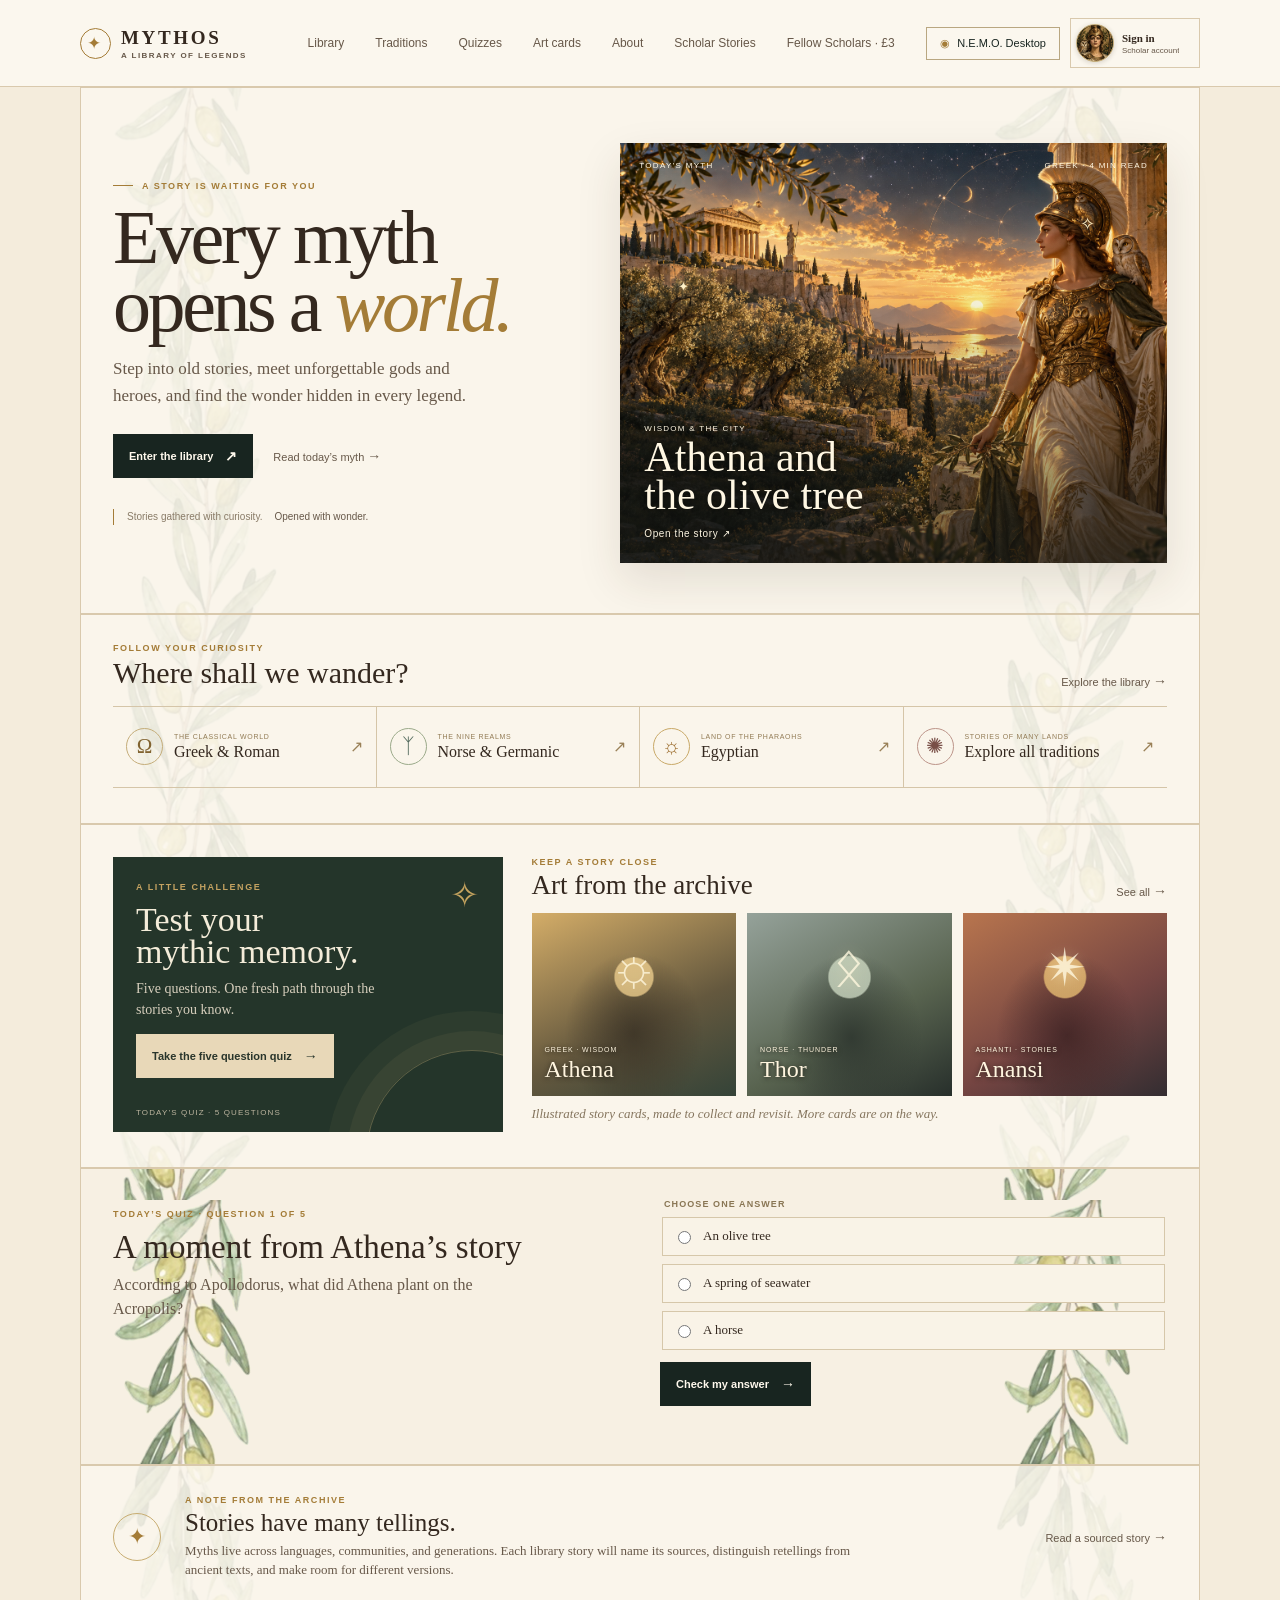
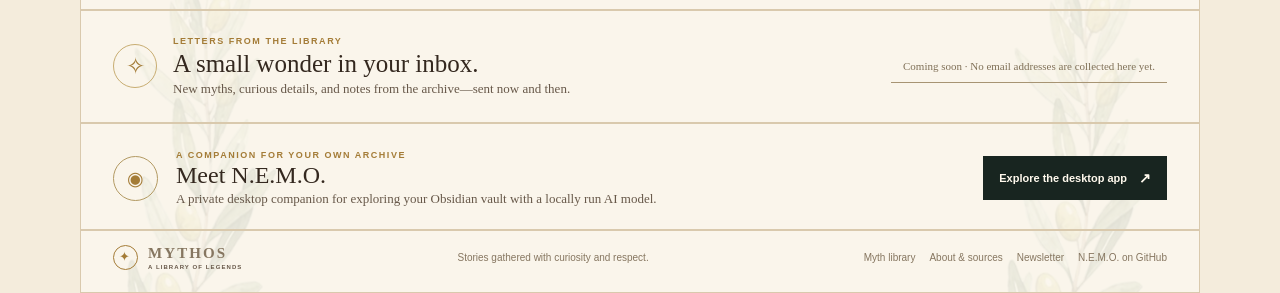
==== website/index.html @ 3df696d5 "Refresh stylesheet cache for olive background" ====
<!doctype html>
<html lang="en">
  <head>
    <meta charset="utf-8">
    <meta name="viewport" content="width=device-width, initial-scale=1">
    <meta name="theme-color" content="#f4ecdc">
    <meta name="description" content="Discover the gods, heroes, creatures, and stories found in mythologies around the world.">
    <title>Mythos — A Library of Legends</title>
    <link rel="canonical" href="https://mythoslibrary.com/">
    <meta property="og:type" content="website">
    <meta property="og:site_name" content="Mythos">
    <meta property="og:title" content="Mythos — A Library of Legends">
    <meta property="og:description" content="Discover the gods, heroes, creatures, and stories found in mythologies around the world.">
    <meta property="og:url" content="https://mythoslibrary.com/">
    <meta property="og:image" content="https://mythoslibrary.com/images/athena-olive-grove.png">
    <meta property="og:image:alt" content="Athena beside an olive grove overlooking an ancient Greek temple at sunset.">
    <meta name="twitter:card" content="summary_large_image">
    <script type="application/ld+json">
      {
        "@context": "https://schema.org",
        "@type": "WebSite",
        "name": "Mythos — A Library of Legends",
        "url": "https://mythoslibrary.com/",
        "description": "Discover the gods, heroes, creatures, and stories found in mythologies around the world.",
        "inLanguage": "en"
      }
    </script>
    <link rel="stylesheet" href="styles.css?v=20261101-olive-flow">
    <script src="theme.js"></script>
    <script src="membership-config.js"></script>
    <script type="module" src="member-client.js"></script>
    <script type="module" src="script.js"></script>
  </head>
  <body>
    <a class="skip-link" href="#main">Skip to content</a>
    <header class="site-header">
      <a class="brand" href="#top" aria-label="Mythos home">
        <span class="brand-mark" aria-hidden="true">✦</span>
        <span>MYTHOS<small>A LIBRARY OF LEGENDS</small></span>
      </a>
      <button class="menu-toggle" type="button" aria-expanded="false" aria-controls="site-nav">Menu</button>
      <nav id="site-nav" class="site-nav" aria-label="Main navigation">
        <a href="library/">Library</a>
        <a href="library/#traditions">Traditions</a>
        <a href="#quiz">Quizzes</a>
        <a href="#art-cards">Art cards</a>
        <a href="about.html">About</a>
        <a href="scholar-stories/">Scholar Stories</a>
        <a href="membership/">Fellow Scholars · £3</a>
      </nav>
      <div class="site-header-actions"><a class="nemo-link" href="https://github.com/michaelsouthward10-hue/N.E.M.O/releases/latest"><span aria-hidden="true">◉</span> N.E.M.O. Desktop</a><a class="profile-shortcut" data-profile-shortcut href="membership/#signin-form" aria-label="Sign in or create a Scholar account"><span class="avatar-art" data-avatar-face="athena" aria-hidden="true"></span><span class="profile-shortcut-copy"><strong data-profile-label>Sign in</strong><small data-profile-detail>Scholar account</small></span></a></div>
    </header>

    <main id="main">
      <section class="hero page-width" id="top" aria-labelledby="hero-title">
        <div class="hero-copy">
          <p class="eyebrow"><span aria-hidden="true"></span> A STORY IS WAITING FOR YOU</p>
          <h1 id="hero-title">Every myth<br>opens a <em>world.</em></h1>
          <p class="hero-description">Step into old stories, meet unforgettable gods and heroes, and find the wonder hidden in every legend.</p>
          <div class="hero-actions">
            <a class="button button-dark" href="#discover">Enter the library <span aria-hidden="true">↗</span></a>
            <a class="text-link" href="#todays-myth">Read today’s myth <span aria-hidden="true">→</span></a>
          </div>
          <p class="hero-note">Stories gathered with curiosity.<br><strong>Opened with wonder.</strong></p>
        </div>

        <article class="hero-art" id="todays-myth" aria-labelledby="featured-title">
          <img class="hero-illustration" src="images/athena-olive-grove.png" alt="Athena stands beside an olive grove overlooking an ancient Greek temple at sunset.">
          <div class="sky-glow" aria-hidden="true"></div>
          <div class="art-meta"><span>TODAY’S MYTH</span><span>GREEK · 4 MIN READ</span></div>
          <div class="art-caption">
            <p>WISDOM &amp; THE CITY</p>
            <h2 id="featured-title">Athena and<br>the olive tree</h2>
            <a href="stories/athena-and-the-olive-tree/">Open the story <span aria-hidden="true">↗</span></a>
          </div>
          <span class="star star-one" aria-hidden="true">✧</span>
          <span class="star star-two" aria-hidden="true">✦</span>
        </article>
      </section>

      <section class="collection page-width" id="pantheons" aria-labelledby="collection-title">
        <div class="section-heading">
          <div><p class="eyebrow">FOLLOW YOUR CURIOSITY</p><h2 id="collection-title">Where shall we wander?</h2></div>
          <a class="text-link" href="library/">Explore the library <span aria-hidden="true">→</span></a>
        </div>
        <div class="pantheon-list" id="library">
          <a class="pantheon" href="library/#greek"><span class="pantheon-symbol" aria-hidden="true">Ω</span><span><small>THE CLASSICAL WORLD</small><strong>Greek &amp; Roman</strong></span><span class="arrow" aria-hidden="true">↗</span></a>
          <a class="pantheon" href="library/#norse"><span class="pantheon-symbol norse" aria-hidden="true">ᛉ</span><span><small>THE NINE REALMS</small><strong>Norse &amp; Germanic</strong></span><span class="arrow" aria-hidden="true">↗</span></a>
          <a class="pantheon" href="library/#egyptian"><span class="pantheon-symbol egypt" aria-hidden="true">☼</span><span><small>LAND OF THE PHARAOHS</small><strong>Egyptian</strong></span><span class="arrow" aria-hidden="true">↗</span></a>
          <a class="pantheon" href="library/#world"><span class="pantheon-symbol world" aria-hidden="true">✺</span><span><small>STORIES OF MANY LANDS</small><strong>Explore all traditions</strong></span><span class="arrow" aria-hidden="true">↗</span></a>
        </div>
      </section>

      <section class="feature-grid page-width" id="discover" aria-label="Featured stories and activities">
        <article class="daily-quiz" id="quiz">
          <span class="quiz-star" aria-hidden="true">✧</span>
          <p class="eyebrow">A LITTLE CHALLENGE</p>
          <h2>Test your<br>mythic memory.</h2>
          <p>Five questions. One fresh path through the stories you know.</p>
          <a class="button button-parchment" href="#quiz-card">Take the five question quiz <span aria-hidden="true">→</span></a>
          <small class="quiz-foot">TODAY’S QUIZ · 5 QUESTIONS</small>
        </article>

        <section class="art-collection" id="art-cards" aria-labelledby="art-title">
          <div class="section-heading compact">
            <div><p class="eyebrow">KEEP A STORY CLOSE</p><h2 id="art-title">Art from the archive</h2></div>
            <a class="text-link" href="#art-title">See all <span aria-hidden="true">→</span></a>
          </div>
          <div class="art-card-list">
            <a class="art-card athena-card" href="stories/athena-and-the-olive-tree/"><span class="figure-symbol" aria-hidden="true">☼</span><span class="card-caption"><small>GREEK · WISDOM</small><strong>Athena</strong></span></a>
            <a class="art-card thor-card" href="library/#norse"><span class="figure-symbol" aria-hidden="true">ᛟ</span><span class="card-caption"><small>NORSE · THUNDER</small><strong>Thor</strong></span></a>
            <a class="art-card anansi-card" href="library/#world"><span class="figure-symbol" aria-hidden="true">✴</span><span class="card-caption"><small>ASHANTI · STORIES</small><strong>Anansi</strong></span></a>
          </div>
          <p class="art-note">Illustrated story cards, made to collect and revisit. More cards are on the way.</p>
        </section>
      </section>

      <section class="quiz-detail page-width" id="quiz-card" aria-labelledby="quiz-title">
        <div class="quiz-detail-copy"><p class="eyebrow">TODAY’S QUIZ · <span id="quiz-progress">QUESTION 1 OF 5</span></p><h2 id="quiz-title">A moment from Athena’s story</h2><p id="quiz-question">According to Apollodorus, what did Athena plant on the Acropolis?</p></div>
        <form class="quiz-form" id="daily-quiz">
          <fieldset>
            <legend>Choose one answer</legend>
            <label><input type="radio" name="answer" value="olive" required> An olive tree</label>
            <label><input type="radio" name="answer" value="spring"> A spring of seawater</label>
            <label><input type="radio" name="answer" value="horse"> A horse</label>
          </fieldset>
          <button class="button button-dark" type="submit">Check my answer <span aria-hidden="true">→</span></button>
          <p class="quiz-result" aria-live="polite" role="status"></p>
        </form>
      </section>

      <section class="story-note page-width" id="story" aria-labelledby="story-title">
        <div class="story-symbol" aria-hidden="true">✦</div>
        <div><p class="eyebrow">A NOTE FROM THE ARCHIVE</p><h2 id="story-title">Stories have many tellings.</h2><p>Myths live across languages, communities, and generations. Each library story will name its sources, distinguish retellings from ancient texts, and make room for different versions.</p></div>
        <a class="text-link" href="stories/athena-and-the-olive-tree/">Read a sourced story <span aria-hidden="true">→</span></a>
      </section>

      <section class="newsletter page-width" id="newsletter" aria-labelledby="newsletter-title">
        <div class="newsletter-icon" aria-hidden="true">✧</div>
        <div><p class="eyebrow">LETTERS FROM THE LIBRARY</p><h2 id="newsletter-title">A small wonder in your inbox.</h2><p>New myths, curious details, and notes from the archive—sent now and then.</p></div>
        <p class="newsletter-status">Coming soon · No email addresses are collected here yet.</p>
      </section>

      <section class="nemo-banner page-width" id="nemo-download" aria-labelledby="nemo-title">
        <span class="nemo-sigil" aria-hidden="true">◉</span>
        <div><p class="eyebrow">A COMPANION FOR YOUR OWN ARCHIVE</p><h2 id="nemo-title">Meet N.E.M.O.</h2><p>A private desktop companion for exploring your Obsidian vault with a locally run AI model.</p></div>
        <a class="button button-dark" href="https://github.com/michaelsouthward10-hue/N.E.M.O/releases/latest">Explore the desktop app <span aria-hidden="true">↗</span></a>
      </section>
    </main>

    <footer class="site-footer page-width">
      <a class="brand" href="#top"><span class="brand-mark" aria-hidden="true">✦</span><span>MYTHOS<small>A LIBRARY OF LEGENDS</small></span></a>
      <p>Stories gathered with curiosity and respect.</p>
      <nav aria-label="Footer navigation"><a href="library/">Myth library</a><a href="#story">About &amp; sources</a><a href="#newsletter">Newsletter</a><a href="https://github.com/michaelsouthward10-hue/N.E.M.O">N.E.M.O. on GitHub</a></nav>
    </footer>
  </body>
</html>
---- website/styles.css ----
:root {
  color-scheme: light;
  --ink: #34281f;
  --ink-soft: #675849;
  --paper: #f4ecdc;
  --paper-light: #fbf7ee;
  --line: #d9c9ad;
  --gold: #a47c37;
  --deep: #182520;
  --forest: #24352a;
  --serif: Georgia, "Times New Roman", serif;
  --sans: "Segoe UI", Arial, sans-serif;
  font-family: var(--sans);
  color: var(--ink);
  background: var(--paper);
  scroll-behavior: smooth;
}

* { box-sizing: border-box; }
body {
  margin: 0;
  background-color: var(--paper); /* Solid parchment base 📜 */
  background-image: url('images/Olive Branch Centerline Pillar.png'), url('images/Olive Branch Centerline Pillar.png');
  background-position: left top, right top;
  background-repeat: repeat-y, repeat-y;
}
a { color: inherit; text-decoration: none; }
button, input { font: inherit; }
.page-width {
  width: min(1120px, calc(100% - 64px)); /* Limits max width and leaves outer space 📐 */
  margin-inline: auto;                   /* Centers the container horizontally 🎯 */
  position: relative;
  z-index: 1;
  background: color-mix(in srgb, var(--paper-light) 90%, transparent);
  border: 1px solid var(--line);
  padding: 32px;
}
.skip-link { position: absolute; top: -50px; left: 12px; z-index: 20; padding: 10px; background: var(--paper-light); }
.skip-link:focus { top: 12px; }

.site-header {
  position: relative;
  z-index: 10;
  background: var(--paper-light); /* Solid opaque header 🛡️ */
  border-bottom: 1px solid var(--line);
}
.brand { display: inline-flex; align-items: center; gap: 10px; min-width: 196px; font: 600 19px var(--serif); letter-spacing: .14em; }
.brand small { display: block; margin-top: 2px; color: var(--ink-soft); font: 600 8px var(--sans); letter-spacing: .18em; }
.brand-mark { display: grid; width: 31px; height: 31px; place-items: center; border: 1px solid var(--gold); border-radius: 50%; color: var(--gold); font: 17px var(--serif); }
.site-nav { display: flex; align-items: center; gap: clamp(15px, 3vw, 31px); color: var(--ink-soft); font-size: 12px; }
.site-nav a { padding: 7px 0; border-bottom: 1px solid transparent; }
.site-nav a:hover, .site-nav a:focus-visible { color: var(--ink); border-color: var(--gold); }
.nemo-link { padding: 9px 13px; border: 1px solid #b9a781; color: var(--deep); font-size: 11px; white-space: nowrap; }
.nemo-link span { margin-right: 4px; color: var(--gold); }
.menu-toggle { display: none; }

.hero { display: grid; grid-template-columns: .9fr 1.1fr; align-items: center; gap: clamp(28px, 5vw, 60px); padding-block: 55px 50px; }
.eyebrow { margin: 0 0 12px; color: var(--gold); font-size: 9px; font-weight: 700; letter-spacing: .17em; }
.hero-copy .eyebrow { display: flex; align-items: center; gap: 9px; }
.hero-copy .eyebrow span { width: 20px; border-top: 1px solid var(--gold); }
h1, h2, p { margin-top: 0; }
h1 { margin-bottom: 15px; font: 500 clamp(48px, 6vw, 76px)/.9 var(--serif); letter-spacing: -.045em; }
h1 em { color: var(--gold); font-weight: 400; }
.hero-description { max-width: 370px; color: var(--ink-soft); font: 17px/1.62 var(--serif); }
.hero-actions { display: flex; flex-wrap: wrap; align-items: center; gap: 20px; margin-top: 24px; }
.button { display: inline-flex; min-height: 44px; align-items: center; justify-content: center; gap: 12px; padding: 11px 16px; border: 0; font-size: 11px; font-weight: 650; transition: transform .18s, background .18s; }
.button:hover { transform: translateY(-2px); }
.button-dark { color: #fff9ed; background: var(--deep); }
.button-dark:hover { background: #294438; }
.button-parchment { color: #29352b; background: #e8d8b8; }
.button-parchment:hover { background: #f1e4c8; }
.text-link { color: var(--ink-soft); font-size: 11px; }
.text-link:hover { color: var(--gold); }
.text-link span, .button span { font-size: 14px; }
.hero-note { display: flex; align-items: center; gap: 12px; margin: 31px 0 0; padding-left: 13px; border-left: 1px solid var(--gold); color: #897b67; font-size: 10px; line-height: 1.65; }
.hero-note strong { color: var(--ink-soft); font-weight: 500; }

.hero-art { position: relative; min-height: 420px; overflow: hidden; isolation: isolate; color: #fff7e3; background: #586044; box-shadow: 0 18px 42px #392a181e; }
.hero-illustration { position: absolute; z-index: -2; inset: 0; width: 100%; height: 100%; object-fit: cover; object-position: center 48%; }
.sky-glow { position: absolute; z-index: -1; inset: 0; background: linear-gradient(180deg,#171a1705 35%,#171a1740 67%,#171a17ad 100%); }
.art-meta { position: absolute; z-index: 3; top: 18px; right: 19px; left: 19px; display: flex; justify-content: space-between; font-size: 8px; letter-spacing: .16em; }
.art-caption { position: absolute; z-index: 4; bottom: 22px; left: 24px; text-shadow: 0 1px 6px #0006; }
.art-caption p { margin-bottom: 5px; font-size: 8px; letter-spacing: .16em; }
.art-caption h2 { margin: 0 0 8px; font: 500 42px/.92 var(--serif); }
.art-caption a { font-size: 10px; letter-spacing: .06em; }
.star { position: absolute; z-index: 3; color: #fff2c9; text-shadow: 0 0 10px #fff2c9; }
.star-one { top: 70px; right: 72px; font-size: 18px; }.star-two { top: 136px; left: 58px; font-size: 13px; }

.collection { padding-block: 28px 35px; border-top: 1px solid var(--line); }
.section-heading { display: flex; align-items: end; justify-content: space-between; gap: 16px; margin-bottom: 17px; }
.section-heading .eyebrow { margin-bottom: 4px; }
.section-heading h2 { margin: 0; font: 500 30px/1.05 var(--serif); }
.pantheon-list { display: grid; grid-template-columns: repeat(4,1fr); border-block: 1px solid #d5c5a8; }
.pantheon { display: flex; min-width: 0; min-height: 80px; align-items: center; gap: 11px; padding: 11px 13px; border-right: 1px solid #d5c5a8; transition: background .18s; }
.pantheon:last-child { border-right: 0; }.pantheon:hover { background: #a47c370d; }
.pantheon-symbol { display: grid; flex: 0 0 37px; width: 37px; height: 37px; place-items: center; border: 1px solid #c5ad7a; border-radius: 50%; color: #816330; font: 21px var(--serif); }
.pantheon-symbol.norse { color: #51685c; border-color: #9baa8a; }.pantheon-symbol.egypt { color: #9b6c2c; border-color: #c9a968; }.pantheon-symbol.world { color: #794f47; border-color: #bd958a; }
.pantheon small,.pantheon strong { display: block; }.pantheon small { margin-bottom: 3px; color: #927b55; font-size: 7px; letter-spacing: .1em; }.pantheon strong { font: 500 16px var(--serif); }.pantheon .arrow { margin-left: auto; color: #9a8158; }

.feature-grid { display: grid; grid-template-columns: .76fr 1.24fr; gap: 29px; padding-bottom: 35px; }
.daily-quiz { position: relative; min-height: 275px; padding: 25px 23px; overflow: hidden; color: #f4ecd9; background: var(--forest); }
.daily-quiz::after { position: absolute; right: -75px; bottom: -130px; width: 210px; height: 210px; border: 1px solid #d3b77e55; border-radius: 50%; box-shadow: 0 0 0 19px #d3b77e10,0 0 0 39px #d3b77e0d; content: ""; }
.daily-quiz .eyebrow { color: #c4a261; }.daily-quiz h2 { margin: 0 0 10px; font: 500 34px/.95 var(--serif); }.daily-quiz p:not(.eyebrow) { max-width: 245px; color: #d7cfbd; font: 14px/1.5 var(--serif); }
.quiz-star { position: absolute; top: 18px; right: 24px; color: #c5a45f; font: 35px var(--serif); }.quiz-foot { position: absolute; bottom: 15px; left: 23px; color: #bdb59f; font-size: 8px; letter-spacing: .14em; }
.art-collection { min-width: 0; }.section-heading.compact { margin-bottom: 14px; }.section-heading.compact h2 { font-size: 27px; }
.art-card-list { display: grid; grid-template-columns: repeat(3,1fr); gap: 11px; }
.art-card { position: relative; display: flex; min-height: 183px; align-items: end; padding: 13px; overflow: hidden; color: #fff5df; background: #716247; isolation: isolate; }
.art-card::before { position: absolute; z-index: -1; inset: 0; background: radial-gradient(circle at 50% 35%,#f3d28fbf 0 12%,transparent 13%),radial-gradient(ellipse at 50% 66%,#3a3225d6,transparent 48%),linear-gradient(155deg,#d4ad68,#64583e 59%,#344338); content: ""; transition: transform .4s; }
.art-card:hover::before { transform: scale(1.06); }.thor-card::before { background: radial-gradient(circle at 50% 35%,#cedac4c4 0 13%,transparent 14%),radial-gradient(ellipse at 51% 68%,#2b332dd4,transparent 48%),linear-gradient(150deg,#95a29a,#58634f 60%,#272f2b); }.anansi-card::before { background: radial-gradient(circle at 50% 35%,#f1c677bd 0 13%,transparent 14%),radial-gradient(ellipse at 51% 67%,#3f2424db,transparent 48%),linear-gradient(150deg,#b8754e,#754542 58%,#332d31); }
.figure-symbol { position: absolute; top: 24px; left: 50%; color: #fff8decc; font: 53px var(--serif); text-shadow: 0 2px 15px #fff4c770; transform: translateX(-50%); }
.card-caption { position: relative; display: block; text-shadow: 0 1px 5px #25221c; }.card-caption small,.card-caption strong { display: block; }.card-caption small { margin-bottom: 3px; font-size: 7px; letter-spacing: .13em; }.card-caption strong { font: 500 24px var(--serif); }
.art-note { margin: 10px 0 0; color: #85755e; font: italic 13px var(--serif); }

.quiz-detail { display: grid; grid-template-columns: 1fr 1fr; gap: 40px; padding-block: 30px; border-top: 1px solid var(--line); border-bottom: 1px solid var(--line); background: #fbf7ee5c; }
.quiz-detail-copy { padding: 10px 0; }.quiz-detail-copy h2 { margin: 0 0 10px; font: 500 33px/.98 var(--serif); }.quiz-detail-copy>p:last-child { max-width: 380px; margin: 0; color: var(--ink-soft); font: 16px/1.5 var(--serif); }
.quiz-form fieldset { display: grid; gap: 8px; padding: 0; border: 0; }.quiz-form legend { margin-bottom: 8px; color: #897654; font-size: 9px; font-weight: 700; letter-spacing: .12em; text-transform: uppercase; }.quiz-form label { display: flex; align-items: center; gap: 9px; min-height: 39px; padding: 7px 10px; border: 1px solid #d6c7aa; background: #f9f3e7; font: 13px var(--serif); cursor: pointer; }.quiz-form label:has(input:checked) { border-color: var(--gold); background: #f3e7ce; }.quiz-form input { accent-color: var(--gold); }.quiz-form .button { margin-top: 12px; cursor: pointer; }.quiz-result { min-height: 20px; margin: 8px 0 0; color: var(--forest); font: italic 14px var(--serif); }

.story-note { display: grid; grid-template-columns: 54px 1fr auto; align-items: center; gap: 18px; padding-block: 29px; border-bottom: 1px solid var(--line); }.story-symbol { display: grid; width: 48px; height: 48px; place-items: center; border: 1px solid #c8ad72; border-radius: 50%; color: var(--gold); font: 22px var(--serif); }.story-note .eyebrow { margin-bottom: 4px; }.story-note h2 { margin: 0 0 4px; font: 500 25px var(--serif); }.story-note p:last-child { max-width: 690px; margin: 0; color: var(--ink-soft); font: 13px/1.5 var(--serif); }
.newsletter { display: flex; align-items: center; gap: 16px; padding-block: 25px; border-bottom: 1px solid var(--line); }.newsletter-icon { display: grid; flex: 0 0 44px; height: 44px; place-items: center; border: 1px solid #c8ad72; border-radius: 50%; color: var(--gold); font: 23px var(--serif); }.newsletter h2 { margin: 0 0 3px; font: 500 25px var(--serif); }.newsletter .eyebrow { margin-bottom: 4px; }.newsletter p:last-child { margin: 0; color: var(--ink-soft); font: 13px var(--serif); }.newsletter-status { margin-left: auto!important; padding: 10px 12px; border-bottom: 1px solid #a79473; color: #807158!important; font-size: 11px!important; white-space: nowrap; }
.nemo-banner { display: flex; align-items: center; gap: 18px; padding-block: 26px 22px; }.nemo-sigil { display: grid; flex: 0 0 45px; height: 45px; place-items: center; border: 1px solid #b39a63; border-radius: 50%; color: var(--gold); font-size: 19px; }.nemo-banner>div { flex: 1; }.nemo-banner .eyebrow { margin-bottom: 2px; }.nemo-banner h2 { margin: 0; font: 500 24px var(--serif); }.nemo-banner p:last-child { margin: 2px 0 0; color: var(--ink-soft); font: 13px var(--serif); }
.site-footer { display: flex; align-items: center; justify-content: space-between; gap: 18px; padding-block: 14px 22px; border-top: 1px solid var(--line); color: #867660; font-size: 10px; }.site-footer .brand { min-width: 0; font-size: 15px; }.site-footer .brand-mark { width: 25px; height: 25px; font-size: 13px; }.site-footer .brand small { font-size: 6px; }.site-footer p { margin: 0; }.site-footer nav { display: flex; flex-wrap: wrap; gap: 14px; }.site-footer a:hover { color: var(--gold); }

@media (max-width: 850px) {
  .site-header { flex-wrap: wrap; padding-inline: 24px; }
  .brand { min-width: 0; }
  .site-nav { order: 3; width: 100%; justify-content: center; }
  .hero { grid-template-columns: .9fr 1.1fr; gap: 25px; }
  .pantheon { padding-inline: 8px; gap: 8px; }.pantheon-symbol { flex-basis: 31px; width: 31px; height: 31px; }.pantheon strong { font-size: 14px; }
  .feature-grid { grid-template-columns: 1fr; }.daily-quiz { min-height: 230px; }
}
@media (max-width: 600px) {
  .page-width { width: min(100% - 36px, 480px); }
  .site-header { padding: 14px 18px; gap: 10px; }
  .site-header .brand { margin-right: auto; }
  .menu-toggle { display: inline-flex; align-items: center; justify-content: center; min-height: 40px; padding: 8px 11px; border: 1px solid var(--line); background: transparent; color: var(--ink); font-size: 11px; }
  .site-nav { display: none; order: 4; flex-direction: column; align-items: stretch; gap: 2px; padding: 8px 0; }.site-nav.is-open { display: flex; }.site-nav a { padding: 10px 3px; border-bottom: 1px solid var(--line); }
  .nemo-link { padding: 8px; font-size: 9px; }
  .hero { grid-template-columns: 1fr; gap: 25px; padding-block: 34px 31px; }
  h1 { font-size: clamp(50px, 14vw, 68px); }.hero-art { min-height: 330px; }.sun-disc { width: 155px; height: 155px; top: 38px; }.orbit { top: 114px; width: 250px; }.orbit-b { width: 295px; }
  .art-caption h2 { font-size: 36px; }
  .section-heading { align-items: start; flex-direction: column; }.section-heading h2 { font-size: 27px; }
  .pantheon-list { grid-template-columns: 1fr 1fr; }.pantheon { min-height: 70px; border-bottom: 1px solid #d5c5a8; }.pantheon:nth-child(2) { border-right: 0; }.pantheon:nth-child(n+3) { border-bottom: 0; }
  .feature-grid { gap: 25px; }.art-card-list { gap: 7px; }.art-card { min-height: 145px; padding: 9px; }.card-caption strong { font-size: 20px; }
  .quiz-detail { grid-template-columns: 1fr; gap: 14px; padding-block: 24px; }.quiz-detail-copy h2 { font-size: 29px; }
  .story-note { grid-template-columns: 42px 1fr; gap: 13px; }.story-symbol { width: 40px; height: 40px; }.story-note>.text-link { grid-column: 2; }
  .newsletter { flex-wrap: wrap; }.newsletter>div:nth-child(2) { flex: 1; min-width: calc(100% - 70px); }.newsletter-status { width: 100%; margin: 0!important; }
  .nemo-banner { flex-wrap: wrap; }.nemo-banner>div { flex: 1; min-width: calc(100% - 70px); }.nemo-banner>.button { margin-left: 62px; }
  .site-footer { flex-wrap: wrap; }.site-footer>p { order: 3; width: 100%; }.site-footer nav { width: 100%; }
}
.site-header { display:flex; align-items:center; justify-content:space-between; gap:24px; padding:18px max(32px, calc((100vw - 1120px) / 2)); }
[data-theme="odin"] { color-scheme: dark; --ink:#e9e1cb; --ink-soft:#beb8a6; --paper:#17231e; --paper-light:#202d25; --line:#425347; --gold:#c7a45e; --deep:#111a16; --forest:#202d25; }
[data-theme="odin"] body { background:var(--paper); }
[data-theme="odin"] .site-header { background:#17231eeb; }
[data-theme="odin"] .pantheon-list,[data-theme="odin"] .pantheon { border-color:var(--line); }
[data-theme="odin"] .pantheon:hover,[data-theme="odin"] .quiz-detail { background:#ffffff08; }
[data-theme="odin"] .quiz-form label,[data-theme="odin"] .account-panel,[data-theme="odin"] .member-auth,[data-theme="odin"] .member-benefits article,[data-theme="odin"] .public-story { background:var(--paper-light); border-color:var(--line); color:var(--ink); }
[data-theme="odin"] input,[data-theme="odin"] textarea,[data-theme="odin"] select { color:var(--ink); background:#17231e; border-color:var(--line); }
[data-theme="odin"] .button-parchment { color:#1c2821; background:#d7c49b; }
.site-header-actions { display:flex; align-items:center; gap:10px; }
.profile-shortcut { display:flex; min-width:130px; align-items:center; gap:8px; padding:5px 9px 5px 5px; border:1px solid var(--line); color:var(--ink); background:var(--paper-light); }
.profile-shortcut:hover,.profile-shortcut:focus-visible { border-color:var(--gold); }
.profile-shortcut-copy strong,.profile-shortcut-copy small { display:block; max-width:126px; overflow:hidden; text-overflow:ellipsis; white-space:nowrap; }
.profile-shortcut-copy strong { font:600 11px var(--serif); }.profile-shortcut-copy small { margin-top:2px; color:var(--ink-soft); font-size:8px; }
.avatar-art { display:inline-block; width:38px; height:38px; flex:0 0 auto; border:1px solid #c5ad7a; border-radius:50%; background-image:url("images/god-avatar-atlas.png"); background-repeat:no-repeat; background-size:300% 200%; background-position:0 0; box-shadow:0 1px 5px #2c21162e; }
.avatar-art[data-avatar-face="zeus"] { background-position:50% 0; }.avatar-art[data-avatar-face="poseidon"] { background-position:100% 0; }
.avatar-art[data-avatar-face="artemis"] { background-position:0 100%; }.avatar-art[data-avatar-face="apollo"] { background-position:50% 100%; }.avatar-art[data-avatar-face="odin"] { background-position:100% 100%; }
.avatar-art[data-avatar-face="hera"] { background-image:linear-gradient(145deg,#e5d3a2,#59644c); }

.member-page { min-height: 65vh; padding-block: 44px 70px; }
.member-hero { max-width: 740px; padding-block: 20px 35px; }
.member-hero h1 { font-size: clamp(48px,7vw,76px); }
.member-hero .hero-description { max-width: 600px; }
.member-price { display: flex; align-items: baseline; gap: 14px; margin-top: 22px; color: var(--ink-soft); font: 14px var(--serif); }
.member-price strong { color: var(--ink); font: 54px var(--serif); }
.member-benefits { display:grid; grid-template-columns:repeat(3,1fr); gap:1px; margin-block:14px 34px; border:1px solid var(--line); background:var(--line); }
.member-benefits article { min-height:180px; padding:22px; background:var(--paper-light); }
.member-benefits article>span { color:var(--gold); font:28px var(--serif); }
.member-benefits h2,.account-panel h2,.my-submissions h2 { margin:12px 0 7px; font:500 24px var(--serif); }
.member-benefits p,.account-panel p,.my-submissions p { margin:0; color:var(--ink-soft); font:14px/1.55 var(--serif); }
.member-auth,.account-panel { padding:28px; border:1px solid var(--line); background:var(--paper-light); }
.member-auth { display:grid; grid-template-columns:1fr 1fr; gap:36px; }
.member-auth h2 { margin:0 0 8px; font:500 29px var(--serif); }
.member-auth>div>p:not(.eyebrow) { max-width:460px; color:var(--ink-soft); font:14px/1.55 var(--serif); }
.member-form,.story-form { display:grid; gap:14px; margin-top:20px; }
.member-form label,.story-form>label,.story-fields label,.account-actions label { display:grid; gap:6px; color:var(--ink-soft); font-size:12px; }
.member-form input,.story-form input,.story-form textarea,.account-actions select { width:100%; min-height:42px; padding:10px; border:1px solid var(--line); border-radius:0; color:var(--ink); background:var(--paper); font:14px var(--sans); }
.story-form textarea { resize:vertical; line-height:1.5; }
.member-form small,.story-form small,.member-small { color:var(--ink-soft); font-size:11px; line-height:1.55; }
.member-form .button,.story-form .button { justify-self:start; cursor:pointer; }
.member-status { min-height:22px; margin:16px 0; color:var(--forest); font:14px/1.5 var(--serif); }
.member-status[data-error="true"] { color:#9a4739; }
.account-panel[hidden],.story-form[hidden],.member-auth[hidden] { display:none; }
.account-heading { display:flex; align-items:center; justify-content:space-between; gap:16px; padding-bottom:20px; border-bottom:1px solid var(--line); }
.account-heading .eyebrow,.account-heading h2 { margin:0; }
.account-heading h2 { font-size:23px; }
.scholar-progress { display:grid; grid-template-columns:.8fr 1.2fr; gap:28px; padding-block:23px; border-bottom:1px solid var(--line); }
.scholar-progress-summary { display:flex; align-items:center; gap:15px; }
.avatar-art-large { width:82px; height:82px; border-width:2px; }
.scholar-progress-summary .eyebrow { margin-bottom:4px; }
.scholar-progress-summary h2 { margin:0 0 5px; font-size:26px; }
.scholar-progress-summary p:not(.eyebrow) { font-size:12px; }
.scholar-progress-summary progress { width:min(250px,100%); height:7px; margin-top:8px; accent-color:var(--gold); }
.avatar-collection { display:grid; grid-template-columns:repeat(auto-fit,minmax(95px,1fr)); gap:8px; margin-top:12px; }
.avatar-choice { display:flex; min-height:121px; flex-direction:column; align-items:center; justify-content:center; gap:4px; padding:8px 5px; border:1px solid var(--line); color:var(--ink); background:var(--paper); cursor:pointer; }
.avatar-choice:hover:not(:disabled),.avatar-choice.is-selected { border-color:var(--gold); background:#a47c3710; }
.avatar-choice.is-selected { box-shadow:inset 0 0 0 1px var(--gold); }
.avatar-choice .avatar-art { width:62px; height:62px; }
.avatar-choice strong { font:600 13px var(--serif); }
.avatar-choice small { color:var(--ink-soft); font-size:9px; text-align:center; }
.avatar-choice.is-locked { opacity:.52; cursor:not-allowed; }
[data-theme="odin"] .profile-shortcut,[data-theme="odin"] .avatar-choice { color:var(--ink); background:var(--paper-light); }
.account-actions { display:grid; grid-template-columns:repeat(2,1fr); gap:25px; padding-block:22px; border-bottom:1px solid var(--line); }
.account-actions h3 { margin:0 0 6px; font:500 22px var(--serif); }
.account-actions .button { margin-top:13px; cursor:pointer; }
.account-actions select { max-width:280px; margin-top:8px; }
.account-wallpapers { padding-top:21px; }
.account-wallpapers h2 { margin:0 0 7px; }
.wallpaper-list { display:grid; grid-template-columns:repeat(auto-fit,minmax(220px,1fr)); gap:10px; margin-top:15px; }
.member-wallpaper { min-height:94px; display:flex; align-items:end; padding:14px; border:1px solid var(--line); color:var(--ink); background:linear-gradient(135deg,#a47c3722,#24352a33); font:16px var(--serif); }
.story-wall { display:grid; gap:15px; }
.public-story { padding:25px; border:1px solid var(--line); background:var(--paper-light); }
.public-story .eyebrow { margin-bottom:5px; }
.public-story h2 { margin:0 0 14px; font:500 30px var(--serif); }
.public-story>p:not(.eyebrow) { white-space:pre-wrap; color:var(--ink-soft); font:16px/1.7 var(--serif); }
.public-story .story-source,.public-story .story-byline { margin-bottom:6px; font-size:12px!important; }
.story-form { max-width:760px; padding:26px; border:1px solid var(--line); background:var(--paper-light); }
.story-fields { display:grid; grid-template-columns:1fr 1fr; gap:15px; }
.consent-check { display:flex!important; align-items:start; gap:10px!important; line-height:1.55; }
.consent-check input { flex:0 0 18px; width:18px; min-height:18px; margin-top:1px; accent-color:var(--gold); }
.my-submissions { padding-top:24px; }
.my-submissions h2 { margin-top:0; }
.submission-entry { display:flex; align-items:center; justify-content:space-between; gap:12px; margin-block:7px; padding:10px; border-bottom:1px solid var(--line); color:var(--ink-soft); font-size:13px; }
.submission-entry button { border:0; background:none; cursor:pointer; text-decoration:underline; }



@media (max-width: 850px) { .site-header { display:flex; align-items:center; justify-content:space-between; gap:24px; padding:18px 24px; } }
@media (max-width: 600px) { .site-header-actions { gap:6px; }.site-header-actions .nemo-link { display:none; }.profile-shortcut { min-width:0; padding:4px; }.profile-shortcut-copy { display:none; } .member-page { padding-block:30px 50px; }.member-auth { grid-template-columns:1fr; gap:28px; padding:21px; }.account-panel { padding:20px; }.account-heading { align-items:start; flex-direction:column; }.account-actions,.story-fields,.scholar-progress { grid-template-columns:1fr; } }

@media (prefers-reduced-motion: reduce) { :root { scroll-behavior: auto; } *,*::before,*::after { transition-duration: .01ms!important; } }
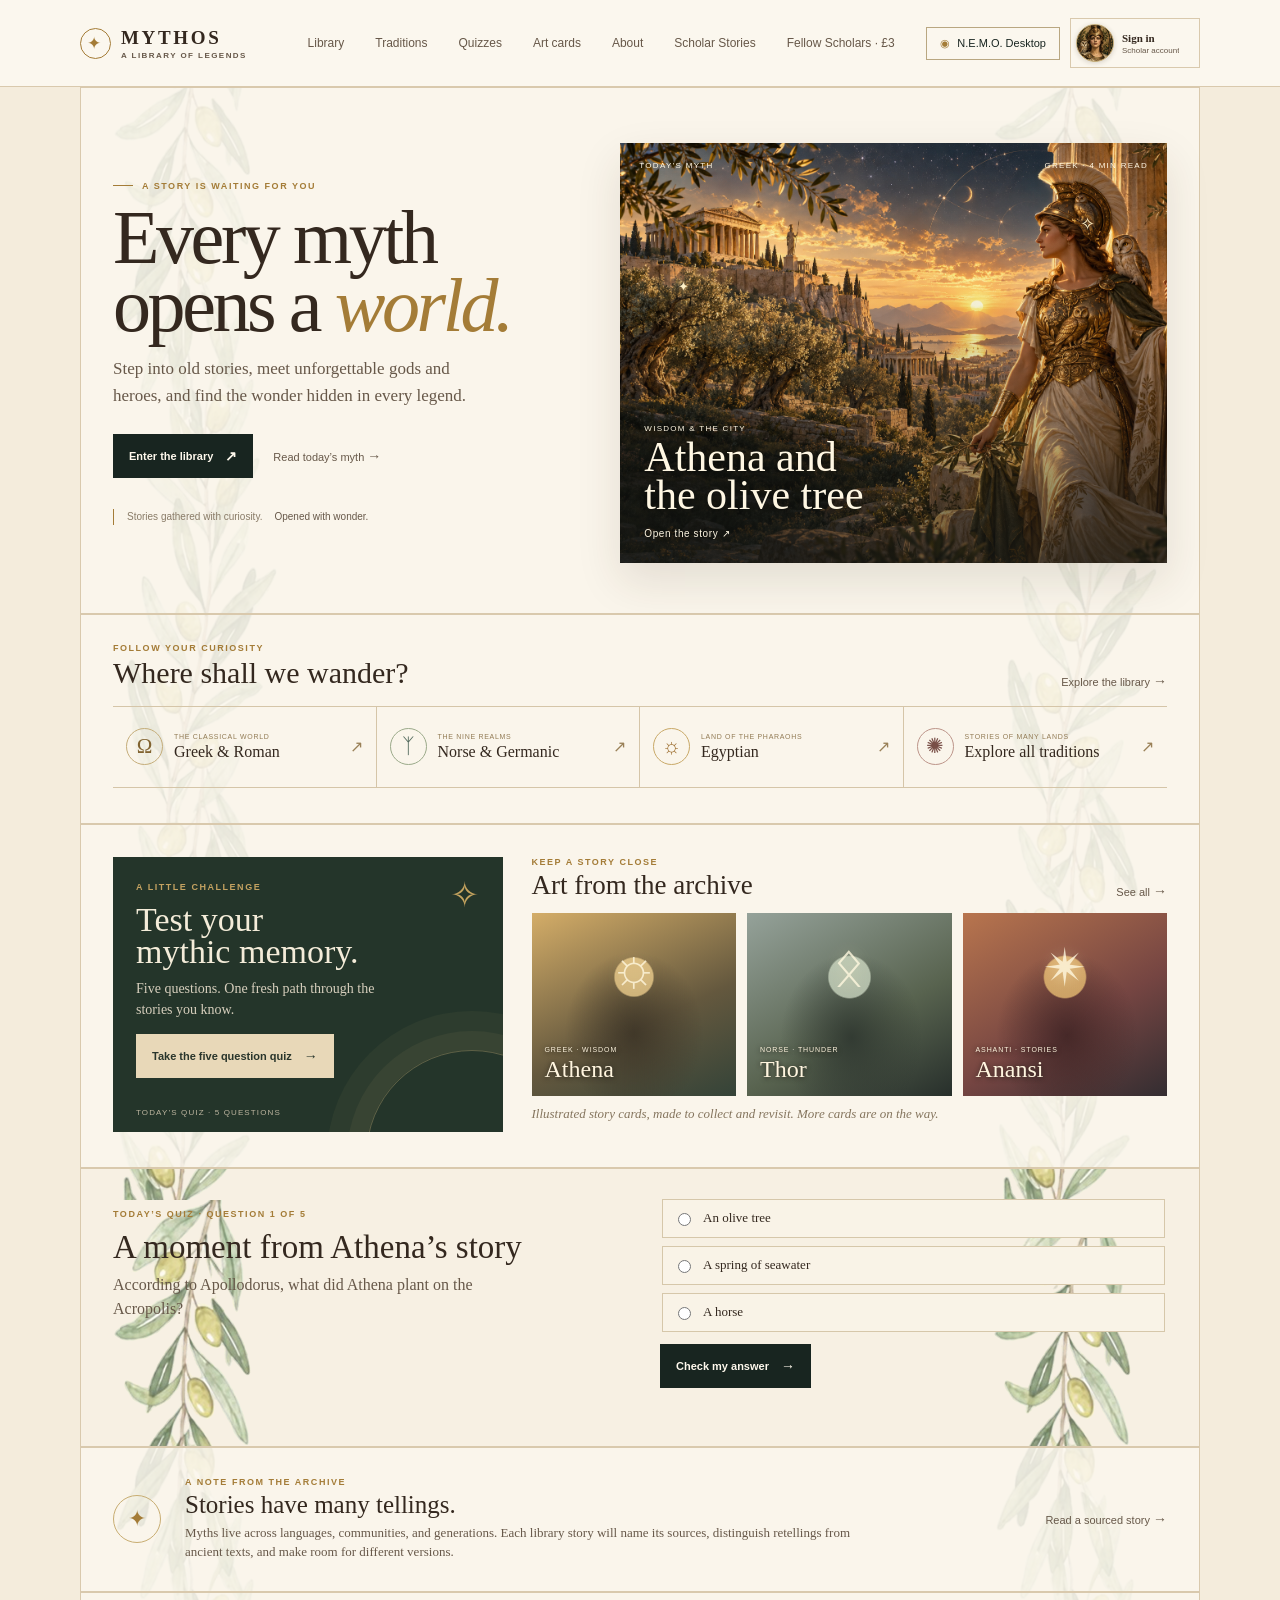
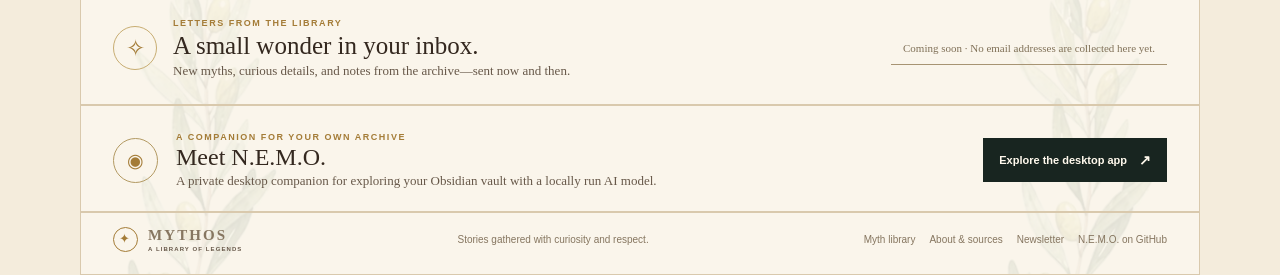
==== commit 4a148a06: "Fix first quiz answer validation" ====
--- a/website/index.html
+++ b/website/index.html
@@ -29,7 +29,7 @@
     <script src="theme.js"></script>
     <script src="membership-config.js"></script>
     <script type="module" src="member-client.js"></script>
-    <script type="module" src="script.js"></script>
+    <script type="module" src="script.js?v=quiz-answer-fix-20261101"></script>
   </head>
   <body>
     <a class="skip-link" href="#main">Skip to content</a>
@@ -108,7 +108,7 @@
           </div>
           <div class="art-card-list">
             <a class="art-card athena-card" href="stories/athena-and-the-olive-tree/"><span class="figure-symbol" aria-hidden="true">☼</span><span class="card-caption"><small>GREEK · WISDOM</small><strong>Athena</strong></span></a>
-            <a class="art-card thor-card" href="library/#norse"><span class="figure-symbol" aria-hidden="true">ᛟ</span><span class="card-caption"><small>NORSE · THUNDER</small><strong>Thor</strong></span></a>
+            <a class="art-card thor-card" href="stories/thor-and-the-midgard-serpent/"><span class="figure-symbol" aria-hidden="true">ᛟ</span><span class="card-caption"><small>NORSE · THUNDER</small><strong>Thor</strong></span></a>
             <a class="art-card anansi-card" href="library/#world"><span class="figure-symbol" aria-hidden="true">✴</span><span class="card-caption"><small>ASHANTI · STORIES</small><strong>Anansi</strong></span></a>
           </div>
           <p class="art-note">Illustrated story cards, made to collect and revisit. More cards are on the way.</p>
@@ -120,9 +120,9 @@
         <form class="quiz-form" id="daily-quiz">
           <fieldset>
             <legend>Choose one answer</legend>
-            <label><input type="radio" name="answer" value="olive" required> An olive tree</label>
-            <label><input type="radio" name="answer" value="spring"> A spring of seawater</label>
-            <label><input type="radio" name="answer" value="horse"> A horse</label>
+            <label><input type="radio" name="answer" value="0" required> An olive tree</label>
+            <label><input type="radio" name="answer" value="1"> A spring of seawater</label>
+            <label><input type="radio" name="answer" value="2"> A horse</label>
           </fieldset>
           <button class="button button-dark" type="submit">Check my answer <span aria-hidden="true">→</span></button>
           <p class="quiz-result" aria-live="polite" role="status"></p>
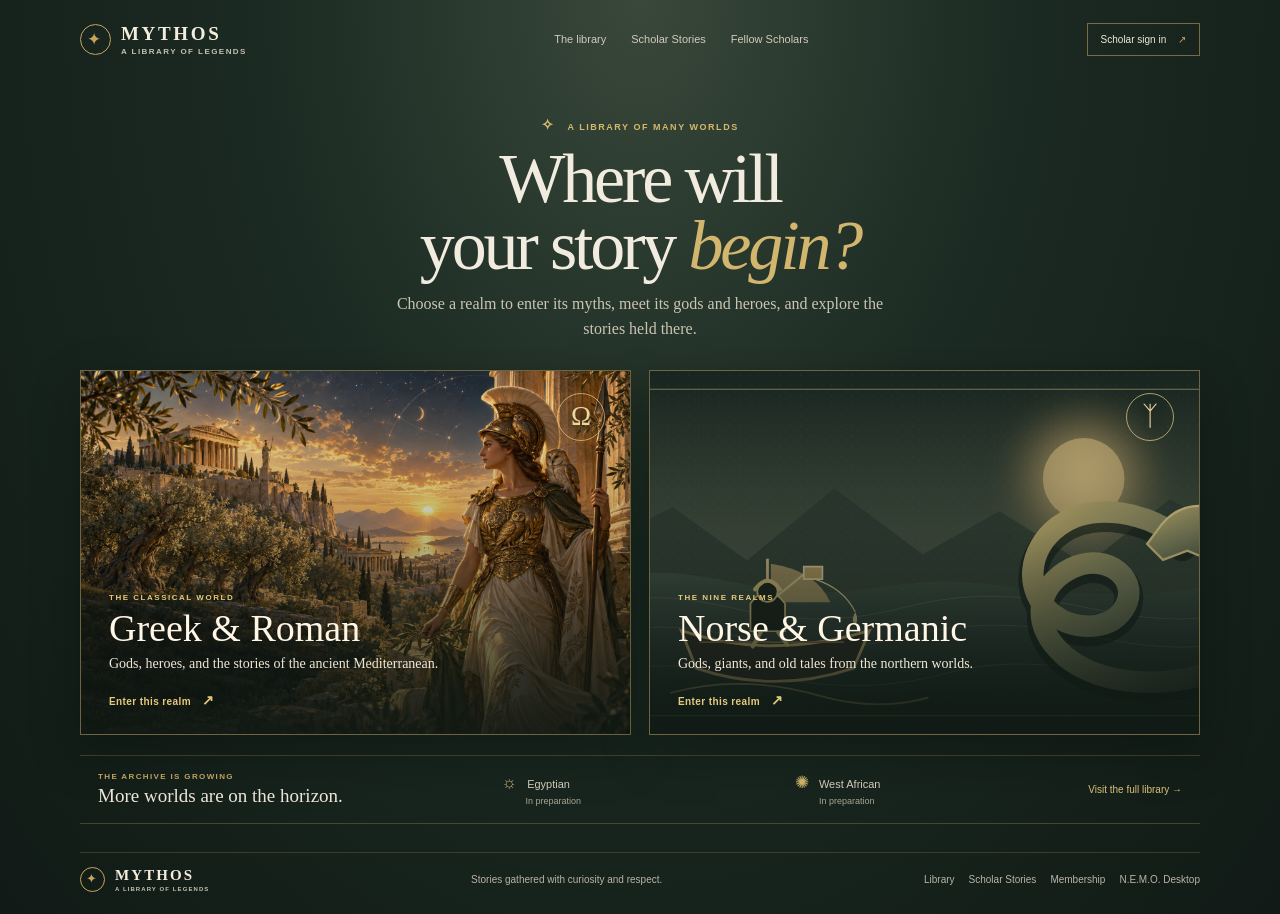
==== commit df2ed669: "Add mythology realm selection and themed entry pages" ====
--- a/website/index.html
+++ b/website/index.html
@@ -1,158 +1,60 @@
 <!doctype html>
-<html lang="en">
+<html lang="en" data-mythos-realm="selector">
   <head>
     <meta charset="utf-8">
     <meta name="viewport" content="width=device-width, initial-scale=1">
-    <meta name="theme-color" content="#f4ecdc">
-    <meta name="description" content="Discover the gods, heroes, creatures, and stories found in mythologies around the world.">
-    <title>Mythos — A Library of Legends</title>
+    <meta name="theme-color" content="#17231e">
+    <meta name="description" content="Choose a mythology realm and explore a growing library of carefully sourced stories.">
+    <title>Choose Your Realm | Mythos — A Library of Legends</title>
     <link rel="canonical" href="https://mythoslibrary.com/">
     <meta property="og:type" content="website">
     <meta property="og:site_name" content="Mythos">
-    <meta property="og:title" content="Mythos — A Library of Legends">
-    <meta property="og:description" content="Discover the gods, heroes, creatures, and stories found in mythologies around the world.">
+    <meta property="og:title" content="Choose Your Realm | Mythos">
+    <meta property="og:description" content="Step into Greek, Norse, and other mythologies through stories gathered with curiosity and care.">
     <meta property="og:url" content="https://mythoslibrary.com/">
     <meta property="og:image" content="https://mythoslibrary.com/images/athena-olive-grove.png">
-    <meta property="og:image:alt" content="Athena beside an olive grove overlooking an ancient Greek temple at sunset.">
     <meta name="twitter:card" content="summary_large_image">
-    <script type="application/ld+json">
-      {
-        "@context": "https://schema.org",
-        "@type": "WebSite",
-        "name": "Mythos — A Library of Legends",
-        "url": "https://mythoslibrary.com/",
-        "description": "Discover the gods, heroes, creatures, and stories found in mythologies around the world.",
-        "inLanguage": "en"
-      }
-    </script>
-    <link rel="stylesheet" href="styles.css?v=20261101-olive-flow">
-    <script src="theme.js"></script>
+    <link rel="stylesheet" href="styles.css?v=realm-selector-20261107">
+    <script src="theme.js?v=realm-selector-20261107"></script>
     <script src="membership-config.js"></script>
     <script type="module" src="member-client.js"></script>
-    <script type="module" src="script.js?v=quiz-answer-fix-20261101"></script>
+    <script type="module" src="script.js?v=realm-selector-20261107"></script>
   </head>
-  <body>
+  <body class="realm-home" data-page="realm-selector">
     <a class="skip-link" href="#main">Skip to content</a>
-    <header class="site-header">
-      <a class="brand" href="#top" aria-label="Mythos home">
-        <span class="brand-mark" aria-hidden="true">✦</span>
-        <span>MYTHOS<small>A LIBRARY OF LEGENDS</small></span>
-      </a>
-      <button class="menu-toggle" type="button" aria-expanded="false" aria-controls="site-nav">Menu</button>
-      <nav id="site-nav" class="site-nav" aria-label="Main navigation">
-        <a href="library/">Library</a>
-        <a href="library/#traditions">Traditions</a>
-        <a href="#quiz">Quizzes</a>
-        <a href="#art-cards">Art cards</a>
-        <a href="about.html">About</a>
-        <a href="scholar-stories/">Scholar Stories</a>
-        <a href="membership/">Fellow Scholars · £3</a>
-      </nav>
-      <div class="site-header-actions"><a class="nemo-link" href="https://github.com/michaelsouthward10-hue/N.E.M.O/releases/latest"><span aria-hidden="true">◉</span> N.E.M.O. Desktop</a><a class="profile-shortcut" data-profile-shortcut href="membership/#signin-form" aria-label="Sign in or create a Scholar account"><span class="avatar-art" data-avatar-face="athena" aria-hidden="true"></span><span class="profile-shortcut-copy"><strong data-profile-label>Sign in</strong><small data-profile-detail>Scholar account</small></span></a></div>
+    <header class="site-header realm-header">
+      <a class="brand" href="#top" aria-label="Mythos realm selection"><span class="brand-mark" aria-hidden="true">✦</span><span>MYTHOS<small>A LIBRARY OF LEGENDS</small></span></a>
+      <nav class="realm-home-nav" aria-label="Main navigation"><a href="library/">The library</a><a href="scholar-stories/">Scholar Stories</a><a href="membership/">Fellow Scholars</a></nav>
+      <a class="realm-signin" href="membership/#signin-form">Scholar sign in <span aria-hidden="true">↗</span></a>
     </header>
-
-    <main id="main">
-      <section class="hero page-width" id="top" aria-labelledby="hero-title">
-        <div class="hero-copy">
-          <p class="eyebrow"><span aria-hidden="true"></span> A STORY IS WAITING FOR YOU</p>
-          <h1 id="hero-title">Every myth<br>opens a <em>world.</em></h1>
-          <p class="hero-description">Step into old stories, meet unforgettable gods and heroes, and find the wonder hidden in every legend.</p>
-          <div class="hero-actions">
-            <a class="button button-dark" href="#discover">Enter the library <span aria-hidden="true">↗</span></a>
-            <a class="text-link" href="#todays-myth">Read today’s myth <span aria-hidden="true">→</span></a>
-          </div>
-          <p class="hero-note">Stories gathered with curiosity.<br><strong>Opened with wonder.</strong></p>
-        </div>
-
-        <article class="hero-art" id="todays-myth" aria-labelledby="featured-title">
-          <img class="hero-illustration" src="images/athena-olive-grove.png" alt="Athena stands beside an olive grove overlooking an ancient Greek temple at sunset.">
-          <div class="sky-glow" aria-hidden="true"></div>
-          <div class="art-meta"><span>TODAY’S MYTH</span><span>GREEK · 4 MIN READ</span></div>
-          <div class="art-caption">
-            <p>WISDOM &amp; THE CITY</p>
-            <h2 id="featured-title">Athena and<br>the olive tree</h2>
-            <a href="stories/athena-and-the-olive-tree/">Open the story <span aria-hidden="true">↗</span></a>
-          </div>
-          <span class="star star-one" aria-hidden="true">✧</span>
-          <span class="star star-two" aria-hidden="true">✦</span>
-        </article>
+    <main id="main" class="realm-selector page-width">
+      <div class="realm-intro" id="top">
+        <p class="eyebrow"><span aria-hidden="true">✧</span> A LIBRARY OF MANY WORLDS</p>
+        <h1>Where will<br>your story <em>begin?</em></h1>
+        <p>Choose a realm to enter its myths, meet its gods and heroes, and explore the stories held there.</p>
+      </div>
+      <section class="realm-choices" aria-label="Choose a mythology realm">
+        <a class="realm-choice realm-choice-greek" href="realms/greek/" data-mythos-theme="default">
+          <img src="images/athena-olive-grove.png" alt="Athena’s olive grove at sunset" class="realm-choice-art">
+          <span class="realm-choice-shade" aria-hidden="true"></span>
+          <span class="realm-choice-symbol" aria-hidden="true">Ω</span>
+          <span class="realm-choice-copy"><small>THE CLASSICAL WORLD</small><strong>Greek &amp; Roman</strong><span>Gods, heroes, and the stories of the ancient Mediterranean.</span><b>Enter this realm <span aria-hidden="true">↗</span></b></span>
+        </a>
+        <a class="realm-choice realm-choice-norse" href="realms/norse/" data-mythos-theme="norse">
+          <img src="images/thor-midgard-serpent.svg" alt="Thor faces the Midgard Serpent on the open sea" class="realm-choice-art">
+          <span class="realm-choice-shade" aria-hidden="true"></span>
+          <span class="realm-choice-symbol" aria-hidden="true">ᛉ</span>
+          <span class="realm-choice-copy"><small>THE NINE REALMS</small><strong>Norse &amp; Germanic</strong><span>Gods, giants, and old tales from the northern worlds.</span><b>Enter this realm <span aria-hidden="true">↗</span></b></span>
+        </a>
       </section>
-
-      <section class="collection page-width" id="pantheons" aria-labelledby="collection-title">
-        <div class="section-heading">
-          <div><p class="eyebrow">FOLLOW YOUR CURIOSITY</p><h2 id="collection-title">Where shall we wander?</h2></div>
-          <a class="text-link" href="library/">Explore the library <span aria-hidden="true">→</span></a>
-        </div>
-        <div class="pantheon-list" id="library">
-          <a class="pantheon" href="library/#greek"><span class="pantheon-symbol" aria-hidden="true">Ω</span><span><small>THE CLASSICAL WORLD</small><strong>Greek &amp; Roman</strong></span><span class="arrow" aria-hidden="true">↗</span></a>
-          <a class="pantheon" href="library/#norse"><span class="pantheon-symbol norse" aria-hidden="true">ᛉ</span><span><small>THE NINE REALMS</small><strong>Norse &amp; Germanic</strong></span><span class="arrow" aria-hidden="true">↗</span></a>
-          <a class="pantheon" href="library/#egyptian"><span class="pantheon-symbol egypt" aria-hidden="true">☼</span><span><small>LAND OF THE PHARAOHS</small><strong>Egyptian</strong></span><span class="arrow" aria-hidden="true">↗</span></a>
-          <a class="pantheon" href="library/#world"><span class="pantheon-symbol world" aria-hidden="true">✺</span><span><small>STORIES OF MANY LANDS</small><strong>Explore all traditions</strong></span><span class="arrow" aria-hidden="true">↗</span></a>
-        </div>
-      </section>
-
-      <section class="feature-grid page-width" id="discover" aria-label="Featured stories and activities">
-        <article class="daily-quiz" id="quiz">
-          <span class="quiz-star" aria-hidden="true">✧</span>
-          <p class="eyebrow">A LITTLE CHALLENGE</p>
-          <h2>Test your<br>mythic memory.</h2>
-          <p>Five questions. One fresh path through the stories you know.</p>
-          <a class="button button-parchment" href="#quiz-card">Take the five question quiz <span aria-hidden="true">→</span></a>
-          <small class="quiz-foot">TODAY’S QUIZ · 5 QUESTIONS</small>
-        </article>
-
-        <section class="art-collection" id="art-cards" aria-labelledby="art-title">
-          <div class="section-heading compact">
-            <div><p class="eyebrow">KEEP A STORY CLOSE</p><h2 id="art-title">Art from the archive</h2></div>
-            <a class="text-link" href="#art-title">See all <span aria-hidden="true">→</span></a>
-          </div>
-          <div class="art-card-list">
-            <a class="art-card athena-card" href="stories/athena-and-the-olive-tree/"><span class="figure-symbol" aria-hidden="true">☼</span><span class="card-caption"><small>GREEK · WISDOM</small><strong>Athena</strong></span></a>
-            <a class="art-card thor-card" href="stories/thor-and-the-midgard-serpent/"><span class="figure-symbol" aria-hidden="true">ᛟ</span><span class="card-caption"><small>NORSE · THUNDER</small><strong>Thor</strong></span></a>
-            <a class="art-card anansi-card" href="library/#world"><span class="figure-symbol" aria-hidden="true">✴</span><span class="card-caption"><small>ASHANTI · STORIES</small><strong>Anansi</strong></span></a>
-          </div>
-          <p class="art-note">Illustrated story cards, made to collect and revisit. More cards are on the way.</p>
-        </section>
-      </section>
-
-      <section class="quiz-detail page-width" id="quiz-card" aria-labelledby="quiz-title">
-        <div class="quiz-detail-copy"><p class="eyebrow">TODAY’S QUIZ · <span id="quiz-progress">QUESTION 1 OF 5</span></p><h2 id="quiz-title">A moment from Athena’s story</h2><p id="quiz-question">According to Apollodorus, what did Athena plant on the Acropolis?</p></div>
-        <form class="quiz-form" id="daily-quiz">
-          <fieldset>
-            <legend>Choose one answer</legend>
-            <label><input type="radio" name="answer" value="0" required> An olive tree</label>
-            <label><input type="radio" name="answer" value="1"> A spring of seawater</label>
-            <label><input type="radio" name="answer" value="2"> A horse</label>
-          </fieldset>
-          <button class="button button-dark" type="submit">Check my answer <span aria-hidden="true">→</span></button>
-          <p class="quiz-result" aria-live="polite" role="status"></p>
-        </form>
-      </section>
-
-      <section class="story-note page-width" id="story" aria-labelledby="story-title">
-        <div class="story-symbol" aria-hidden="true">✦</div>
-        <div><p class="eyebrow">A NOTE FROM THE ARCHIVE</p><h2 id="story-title">Stories have many tellings.</h2><p>Myths live across languages, communities, and generations. Each library story will name its sources, distinguish retellings from ancient texts, and make room for different versions.</p></div>
-        <a class="text-link" href="stories/athena-and-the-olive-tree/">Read a sourced story <span aria-hidden="true">→</span></a>
-      </section>
-
-      <section class="newsletter page-width" id="newsletter" aria-labelledby="newsletter-title">
-        <div class="newsletter-icon" aria-hidden="true">✧</div>
-        <div><p class="eyebrow">LETTERS FROM THE LIBRARY</p><h2 id="newsletter-title">A small wonder in your inbox.</h2><p>New myths, curious details, and notes from the archive—sent now and then.</p></div>
-        <p class="newsletter-status">Coming soon · No email addresses are collected here yet.</p>
-      </section>
-
-      <section class="nemo-banner page-width" id="nemo-download" aria-labelledby="nemo-title">
-        <span class="nemo-sigil" aria-hidden="true">◉</span>
-        <div><p class="eyebrow">A COMPANION FOR YOUR OWN ARCHIVE</p><h2 id="nemo-title">Meet N.E.M.O.</h2><p>A private desktop companion for exploring your Obsidian vault with a locally run AI model.</p></div>
-        <a class="button button-dark" href="https://github.com/michaelsouthward10-hue/N.E.M.O/releases/latest">Explore the desktop app <span aria-hidden="true">↗</span></a>
+      <section class="realm-coming" aria-labelledby="coming-title">
+        <div><p class="eyebrow">THE ARCHIVE IS GROWING</p><h2 id="coming-title">More worlds are on the horizon.</h2></div>
+        <p><span>☼</span> Egyptian <i>In preparation</i></p>
+        <p><span>✺</span> West African <i>In preparation</i></p>
+        <a href="library/">Visit the full library <span aria-hidden="true">→</span></a>
       </section>
     </main>
-
-    <footer class="site-footer page-width">
-      <a class="brand" href="#top"><span class="brand-mark" aria-hidden="true">✦</span><span>MYTHOS<small>A LIBRARY OF LEGENDS</small></span></a>
-      <p>Stories gathered with curiosity and respect.</p>
-      <nav aria-label="Footer navigation"><a href="library/">Myth library</a><a href="#story">About &amp; sources</a><a href="#newsletter">Newsletter</a><a href="https://github.com/michaelsouthward10-hue/N.E.M.O">N.E.M.O. on GitHub</a></nav>
-    </footer>
+    <footer class="realm-footer page-width"><a class="brand" href="#top"><span class="brand-mark" aria-hidden="true">✦</span><span>MYTHOS<small>A LIBRARY OF LEGENDS</small></span></a><p>Stories gathered with curiosity and respect.</p><nav aria-label="Footer navigation"><a href="library/">Library</a><a href="scholar-stories/">Scholar Stories</a><a href="membership/">Membership</a><a href="https://github.com/michaelsouthward10-hue/N.E.M.O/releases/latest">N.E.M.O. Desktop</a></nav></footer>
   </body>
-</html>
+</html>
 
--- a/website/styles.css
+++ b/website/styles.css
@@ -24,6 +24,52 @@
   background-position: left top, right top;
   background-repeat: repeat-y, repeat-y;
 }
+:root[data-theme="norse"] {
+  color-scheme: light;
+  --ink: #26372a;
+  --ink-soft: #53634f;
+  --paper: #f2f0df;
+  --paper-light: #fbf9ee;
+  --line: #c9c39d;
+  --gold: #96773b;
+  --deep: #1b2d22;
+  --forest: #344838;
+}
+:root[data-theme="norse"] body {
+  background-color: var(--paper);
+  background-image: url("images/norse-runic-tile.svg"), url("images/norse-runic-tile.svg");
+  background-position: left top, right top;
+  background-repeat: repeat-y, repeat-y;
+  background-size: 170px 240px, 170px 240px;
+}
+:root[data-theme="norse"] .site-header { background: #f2f0dfed; border-color: var(--line); }
+:root[data-theme="norse"] .quiz-form label,
+:root[data-theme="norse"] .account-panel,
+:root[data-theme="norse"] .member-auth,
+:root[data-theme="norse"] .member-benefits article,
+:root[data-theme="norse"] .public-story { background: var(--paper-light); border-color: var(--line); color: var(--ink); }
+:root[data-theme="norse"] .quiz-form label:has(input:checked) { background: #e9e6d2; border-color: var(--gold); }
+:root[data-theme="norse"] .variant-note { background: #e9ecdf; border-color: var(--gold); }
+:root[data-theme="norse"] .norse-card-art { background: radial-gradient(circle at 72% 24%, #d4bf7a 0 3%, #c19b59 3.5% 4%, transparent 4.5%), linear-gradient(150deg, #8b9a7a, #3b503d 54%, #1b2d22); }
+:root[data-theme="norse"] .norse-card-art::before { border-color: #e6d39c9c; box-shadow: 0 0 0 16px #e6d39c18, 0 0 0 34px #e6d39c10; }
+:root[data-theme="norse"] .norse-card-art > span { color: #e1cf9b; }
+:root[data-theme="norse"] .story-symbol,
+:root[data-theme="norse"] .newsletter-icon,
+:root[data-theme="norse"] .nemo-sigil { color: var(--gold); border-color: var(--gold); }
+:root[data-theme="norse"] .pantheon-list,
+:root[data-theme="norse"] .pantheon { border-color: var(--line); }
+:root[data-theme="norse"] .tradition-entry:hover { background: #96773b12; }
+.tradition-status-list > .tradition-entry { display: grid; grid-template-columns: 18px minmax(170px, .8fr) 1fr auto; align-items: center; gap: 10px; min-height: 53px; border-bottom: 1px solid var(--line); color: var(--ink); font-size: 12px; text-decoration: none; }
+.tradition-entry-action { color: #735627; text-decoration: underline; text-underline-offset: 3px; }
+.tradition-status-list > .tradition-entry > span:nth-of-type(2) { color: #847660; }
+.tradition-status-list > .tradition-entry:focus-visible { outline: 3px solid var(--gold); outline-offset: 2px; }
+@media (max-width: 600px) {
+  :root[data-theme="norse"] body { background-size: 58px 240px, 58px 240px; }
+  .tradition-status-list > .tradition-entry { grid-template-columns: 16px minmax(145px, .9fr) 1fr; gap: 8px; padding-block: 8px; }
+  .tradition-status-list > .tradition-entry > span:nth-of-type(2) { grid-column: 2; }
+  .tradition-status-list > .tradition-entry > .tradition-entry-action { grid-column: 3; grid-row: 1 / span 2; }
+}
+
 a { color: inherit; text-decoration: none; }
 button, input { font: inherit; }
 .page-width {
@@ -238,3 +284,133 @@
 @media (max-width: 600px) { .site-header-actions { gap:6px; }.site-header-actions .nemo-link { display:none; }.profile-shortcut { min-width:0; padding:4px; }.profile-shortcut-copy { display:none; } .member-page { padding-block:30px 50px; }.member-auth { grid-template-columns:1fr; gap:28px; padding:21px; }.account-panel { padding:20px; }.account-heading { align-items:start; flex-direction:column; }.account-actions,.story-fields,.scholar-progress { grid-template-columns:1fr; } }
 
 @media (prefers-reduced-motion: reduce) { :root { scroll-behavior: auto; } *,*::before,*::after { transition-duration: .01ms!important; } }
+
+:root[data-theme="norse"] .page-width {
+  background: #e7eadc;
+  border-color: #b7b082;
+}
+:root[data-theme="norse"] .site-header {
+  background: #e2e7d8ed;
+  border-bottom-color: var(--gold);
+}
+:root[data-theme="norse"] .article-body,
+:root[data-theme="norse"] .article-aside ul {
+  color: var(--ink);
+}
+:root[data-theme="norse"] .article-byline,
+:root[data-theme="norse"] .article-image figcaption {
+  color: var(--ink-soft);
+}
+:root[data-theme="norse"] .variant-note {
+  background: #304637;
+  border-left: 3px solid #b49a58;
+  color: #f2f0df;
+}
+:root[data-theme="norse"] .variant-note strong,
+:root[data-theme="norse"] .variant-note p {
+  color: #f2f0df;
+}
+:root[data-theme="norse"] .source-list {
+  padding: 24px;
+  border-top: 2px solid var(--gold);
+  background: #f2f0df;
+}
+:root[data-theme="norse"] .source-list h2,
+:root[data-theme="norse"] .source-list .eyebrow {
+  color: var(--ink);
+}
+:root[data-theme="norse"] .source-list li a,
+:root[data-theme="norse"] .article-aside > a,
+:root[data-theme="norse"] .article-next a {
+  color: #26372a;
+  text-decoration-color: var(--gold);
+}
+:root[data-theme="norse"] .source-list li span,
+:root[data-theme="norse"] .source-note {
+  color: #53634f;
+}
+:root[data-theme="norse"] .source-list li:target {
+  background: #e3e7d8;
+}
+:root[data-theme="norse"] .article-aside {
+  padding: 18px;
+  border-block: 1px solid var(--gold);
+  background: #e2e7d8;
+}
+:root[data-theme="norse"] .article-image {
+  border: 1px solid #b7a665;
+}
+:root[data-theme="norse"] .button-dark {
+  color: #f5f1df;
+  border: 1px solid #b49a58;
+  background: #1b2d22;
+}
+
+/* Realm gateway and focused mythology entry pages */
+.realm-home { min-height:100vh; color-scheme:dark; --ink:#eee8d8; --ink-soft:#c5c1b1; --paper:#17231e; --paper-light:#202d25; --line:#59634c; --gold:#c7a45e; --deep:#111a16; --forest:#263a2c; color:var(--ink); background:radial-gradient(ellipse at 50% 0%,#39483a 0,#1b2a22 42%,#111a16 100%); }
+.realm-home .site-header { min-height:78px; padding:16px max(32px,calc((100vw - 1120px)/2)); background:transparent; border:0; }
+.realm-home .brand { color:#f4ecdc; }
+.realm-home .realm-home-nav { display:flex; gap:25px; color:#d1cbbb; font-size:11px; }
+.realm-home-nav a:hover,.realm-signin:hover { color:#e0c47f; }
+.realm-signin { padding:10px 13px; border:1px solid #c7a45e8c; color:#f0e8d6; font-size:10px; white-space:nowrap; }
+.realm-signin span { margin-left:9px; color:var(--gold); }
+.realm-selector { width:min(1120px,calc(100% - 48px)); min-height:calc(100vh - 160px); margin:0 auto; padding:38px 0 28px; border:0; background:transparent; }
+.realm-intro { max-width:720px; margin:0 auto 28px; text-align:center; }
+.realm-intro .eyebrow { color:#d5b86d; }
+.realm-intro .eyebrow span { margin-right:8px; font-size:15px; }
+.realm-intro h1 { margin-bottom:13px; font-size:clamp(48px,6vw,70px); line-height:.95; color:#f1ecdf; }
+.realm-intro h1 em { color:#d2b66e; }
+.realm-intro>p:last-child { max-width:510px; margin:0 auto; color:#cbc5b3; font:16px/1.55 var(--serif); }
+.realm-choices { display:grid; grid-template-columns:repeat(2,minmax(0,1fr)); gap:18px; }
+.realm-choice { position:relative; display:flex; min-height:365px; align-items:end; overflow:hidden; isolation:isolate; border:1px solid #c7a45e66; color:#fff6e5; background:#303c31; box-shadow:0 18px 42px #080e0b66; }
+.realm-choice-art,.realm-choice-shade { position:absolute; z-index:-1; inset:0; width:100%; height:100%; }
+.realm-choice-art { object-fit:cover; transition:transform .55s; }
+.realm-choice:hover .realm-choice-art { transform:scale(1.045); }
+.realm-choice-shade { background:linear-gradient(180deg,#10191418 8%,#10191440 43%,#101914e8 100%); }
+.realm-choice-symbol { position:absolute; top:22px; right:25px; display:grid; width:48px; height:48px; place-items:center; border:1px solid #e4ca86b8; border-radius:50%; color:#ecd79d; font:27px var(--serif); text-shadow:0 2px 12px #101914; }
+.realm-choice-copy { display:block; max-width:440px; padding:25px 28px 26px; }
+.realm-choice-copy small,.realm-choice-copy strong,.realm-choice-copy>span,.realm-choice-copy b { display:block; }
+.realm-choice-copy small { color:#e4c979; font-size:8px; font-weight:700; letter-spacing:.19em; }
+.realm-choice-copy strong { margin:7px 0 6px; font:500 clamp(27px,3vw,38px)/1 var(--serif); }
+.realm-choice-copy>span { max-width:380px; color:#f0e8d6; font:14px/1.5 var(--serif); }
+.realm-choice-copy b { margin-top:18px; color:#e5ca7d; font-size:10px; letter-spacing:.04em; }
+.realm-choice-copy b span { margin-left:8px; font-size:14px; }
+.realm-coming { display:grid; grid-template-columns:1.4fr 1fr 1fr auto; align-items:center; gap:18px; margin-top:20px; padding:16px 18px; border-block:1px solid #c7a45e47; color:#d6d0bf; }
+.realm-coming .eyebrow { margin:0 0 4px; color:#c8ac65; font-size:8px; }
+.realm-coming h2 { margin:0; color:#eee7d7; font:500 19px var(--serif); }
+.realm-coming>p { margin:0; font-size:11px; white-space:nowrap; }
+.realm-coming>p span { margin-right:7px; color:#d0b66f; font-size:17px; }
+.realm-coming>p i { display:block; margin:3px 0 0 24px; color:#aaa690; font-size:9px; font-style:normal; }
+.realm-coming>a { color:#e0c37a; font-size:10px; white-space:nowrap; }
+.realm-footer { display:flex; align-items:center; justify-content:space-between; gap:18px; width:min(1120px,calc(100% - 48px)); margin:0 auto; padding:14px 0 22px; border:0; border-top:1px solid #c7a45e36; background:transparent; color:#b9b4a5; font-size:10px; }
+.realm-footer .brand { min-width:0; color:#f4ecdc; font-size:15px; }.realm-footer .brand-mark { width:25px;height:25px;font-size:13px; }.realm-footer .brand small { font-size:6px; }.realm-footer p { margin:0; }.realm-footer nav { display:flex; flex-wrap:wrap; gap:14px; }.realm-footer a:hover { color:#e0c37a; }
+.realm-switch-link { color:var(--gold)!important; font-weight:650; }
+.realm-landing-main { margin-block:28px 30px; }
+.realm-landing-main .breadcrumbs { margin-bottom:24px; }
+.realm-landing-hero { display:grid; grid-template-columns:.8fr 1.2fr; align-items:center; gap:36px; min-height:360px; }
+.realm-landing-copy h1 { margin:0 0 16px; font-size:clamp(42px,5vw,62px); }
+.realm-landing-copy>p:not(.eyebrow) { max-width:410px; margin-bottom:22px; color:var(--ink-soft); font:17px/1.55 var(--serif); }
+.realm-landing-art { width:100%; max-height:400px; aspect-ratio:1.55; object-fit:cover; border:1px solid var(--gold); box-shadow:0 14px 34px #18231c26; }
+.realm-featured { display:flex; align-items:center; justify-content:space-between; gap:24px; margin-top:26px; padding:24px 0; border-block:1px solid var(--line); }
+.realm-featured .eyebrow { margin-bottom:5px; }.realm-featured h2 { margin:0 0 5px; font:500 27px var(--serif); }.realm-featured p:last-child { max-width:610px; margin:0; color:var(--ink-soft); font:14px/1.5 var(--serif); }
+.realm-featured .button { flex:0 0 auto; }
+.realm-footnote { display:flex; align-items:center; gap:14px; padding-top:19px; color:var(--ink-soft); }.realm-footnote>span { color:var(--gold); font-size:22px; }.realm-footnote p { flex:1; margin:0; font:13px/1.5 var(--serif); }.realm-footnote>a { color:var(--ink); font-size:10px; text-decoration:underline; text-decoration-color:var(--gold); text-underline-offset:4px; white-space:nowrap; }
+.realm-landing-norse .realm-landing-main { background:#e7eadc; }
+.realm-landing-norse .realm-featured { border-color:var(--gold); }
+@media(max-width:800px) {
+  .realm-home .site-header { padding-inline:24px; }.realm-home-nav { gap:13px!important; }
+  .realm-choice { min-height:320px; }.realm-choice-copy { padding:20px; }
+  .realm-coming { grid-template-columns:1fr 1fr; }.realm-coming>div { grid-column:1/-1; }
+  .realm-landing-hero { grid-template-columns:1fr 1fr; gap:22px; }
+}
+@media(max-width:600px) {
+  .realm-home .site-header { min-height:66px; padding:12px 18px; flex-wrap:wrap; }.realm-home .brand { margin-right:auto; }.realm-home-nav { order:3; width:100%; justify-content:center; gap:16px!important; font-size:10px!important; }.realm-signin { padding:8px; font-size:9px; }
+  .realm-selector { width:min(100% - 32px,480px); min-height:0; padding-top:32px; }.realm-intro { margin-bottom:21px; }.realm-intro h1 { font-size:50px; }.realm-intro>p:last-child { font-size:14px; }
+  .realm-choices { grid-template-columns:1fr; gap:12px; }.realm-choice { min-height:300px; }.realm-choice-copy { padding:19px; }.realm-choice-copy strong { font-size:31px; }
+  .realm-coming { gap:12px; padding:14px 4px; }.realm-coming h2 { font-size:17px; }.realm-coming>p { font-size:10px; }.realm-coming>a { grid-column:1/-1; }
+  .realm-footer { width:min(100% - 32px,480px); flex-wrap:wrap; }.realm-footer>p { order:3; width:100%; }.realm-footer nav { width:100%; }
+  .realm-landing-main { margin-block:14px 22px; padding:20px; }.realm-landing-main .breadcrumbs { margin-bottom:15px; }
+  .realm-landing-hero { grid-template-columns:1fr; gap:20px; }.realm-landing-copy h1 { font-size:45px; }.realm-landing-art { max-height:290px; aspect-ratio:1.25; }
+  .realm-featured { align-items:flex-start; flex-direction:column; gap:14px; padding-block:18px; }.realm-featured h2 { font-size:24px; }.realm-footnote { align-items:flex-start; flex-wrap:wrap; }.realm-footnote p { flex-basis:calc(100% - 40px); }.realm-footnote>a { margin-left:36px; }
+}
+
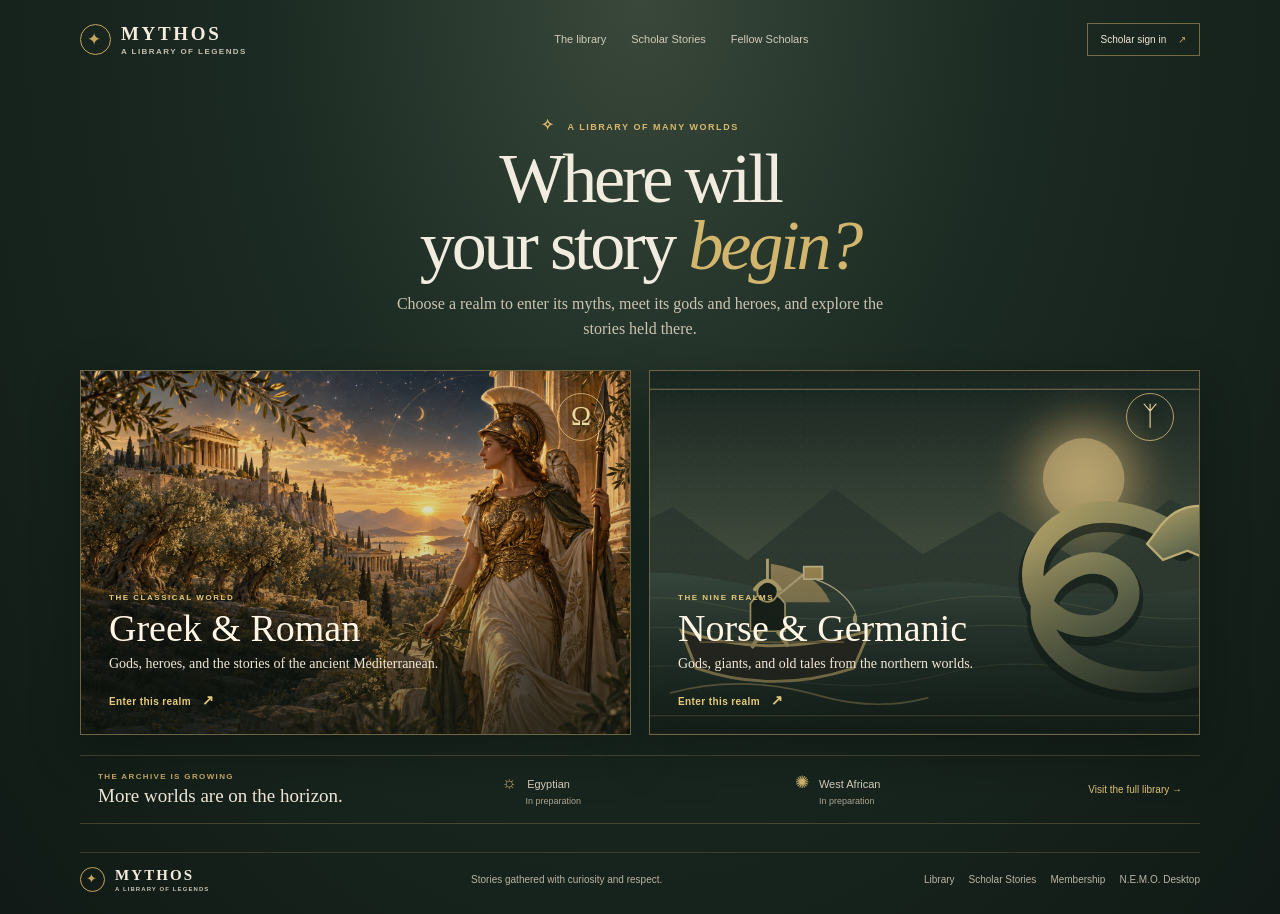
==== commit 00c4c7f4: "Refine realm artwork contrast" ====
--- a/website/index.html
+++ b/website/index.html
@@ -14,7 +14,7 @@
     <meta property="og:url" content="https://mythoslibrary.com/">
     <meta property="og:image" content="https://mythoslibrary.com/images/athena-olive-grove.png">
     <meta name="twitter:card" content="summary_large_image">
-    <link rel="stylesheet" href="styles.css?v=realm-selector-20261107">
+    <link rel="stylesheet" href="styles.css?v=realm-gateway-20261107b">
     <script src="theme.js?v=realm-selector-20261107"></script>
     <script src="membership-config.js"></script>
     <script type="module" src="member-client.js"></script>
--- a/website/styles.css
+++ b/website/styles.css
@@ -366,7 +366,7 @@
 .realm-choice-art,.realm-choice-shade { position:absolute; z-index:-1; inset:0; width:100%; height:100%; }
 .realm-choice-art { object-fit:cover; transition:transform .55s; }
 .realm-choice:hover .realm-choice-art { transform:scale(1.045); }
-.realm-choice-shade { background:linear-gradient(180deg,#10191418 8%,#10191440 43%,#101914e8 100%); }
+.realm-choice-shade { background:linear-gradient(180deg,#10191418 8%,#10191428 48%,#101914a8 100%); }
 .realm-choice-symbol { position:absolute; top:22px; right:25px; display:grid; width:48px; height:48px; place-items:center; border:1px solid #e4ca86b8; border-radius:50%; color:#ecd79d; font:27px var(--serif); text-shadow:0 2px 12px #101914; }
 .realm-choice-copy { display:block; max-width:440px; padding:25px 28px 26px; }
 .realm-choice-copy small,.realm-choice-copy strong,.realm-choice-copy>span,.realm-choice-copy b { display:block; }
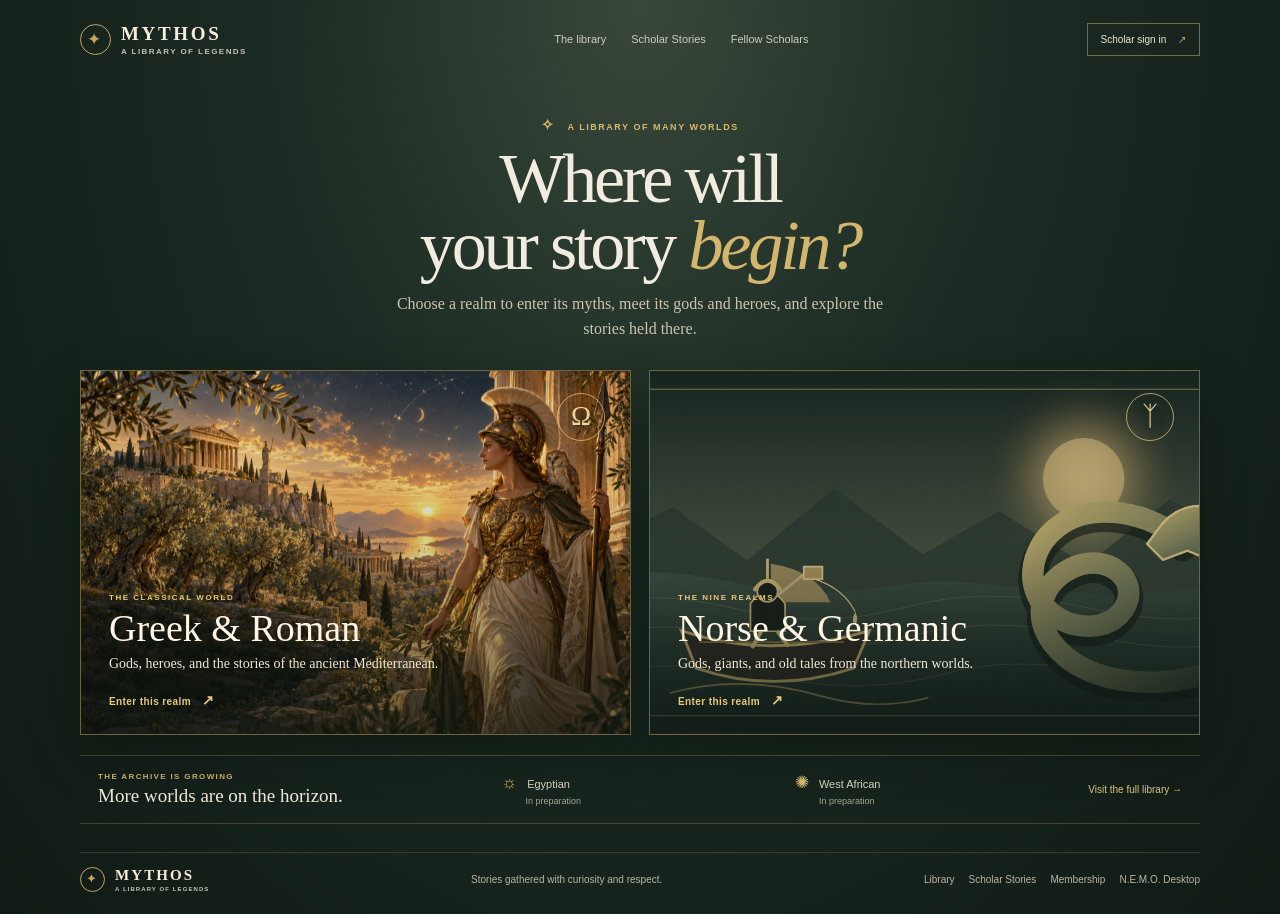
==== commit 52ed7991: "Add subtle accessible motion to Mythos realms" ====
--- a/website/index.html
+++ b/website/index.html
@@ -14,11 +14,11 @@
     <meta property="og:url" content="https://mythoslibrary.com/">
     <meta property="og:image" content="https://mythoslibrary.com/images/athena-olive-grove.png">
     <meta name="twitter:card" content="summary_large_image">
-    <link rel="stylesheet" href="styles.css?v=realm-gateway-20261107b">
+    <link rel="stylesheet" href="styles.css?v=motion-20261107">
     <script src="theme.js?v=realm-selector-20261107"></script>
     <script src="membership-config.js"></script>
     <script type="module" src="member-client.js"></script>
-    <script type="module" src="script.js?v=realm-selector-20261107"></script>
+    <script type="module" src="script.js?v=motion-20261107"></script>
   </head>
   <body class="realm-home" data-page="realm-selector">
     <a class="skip-link" href="#main">Skip to content</a>
--- a/website/styles.css
+++ b/website/styles.css
@@ -414,3 +414,36 @@
   .realm-featured { align-items:flex-start; flex-direction:column; gap:14px; padding-block:18px; }.realm-featured h2 { font-size:24px; }.realm-footnote { align-items:flex-start; flex-wrap:wrap; }.realm-footnote p { flex-basis:calc(100% - 40px); }.realm-footnote>a { margin-left:36px; }
 }
 
+
+
+/* Subtle, accessible motion for entering and exploring realms */
+.realm-intro { animation:mythos-rise .65s cubic-bezier(.2,.7,.2,1) both; }
+.realm-choice { transition:transform .35s cubic-bezier(.2,.7,.2,1),border-color .3s ease,box-shadow .35s ease; }
+.realm-choice:nth-child(1) { animation:mythos-fade .55s .12s ease both; }
+.realm-choice:nth-child(2) { animation:mythos-fade .55s .24s ease both; }
+.realm-choice:hover,.realm-choice:focus-visible { transform:translateY(-4px); border-color:#e2c777; box-shadow:0 24px 50px #080e0b80,0 0 0 1px #e2c77755; }
+.realm-choice:focus-visible { outline:2px solid #f0d58c; outline-offset:3px; }
+.realm-choice-art { will-change:transform; }
+.realm-choice-symbol { transition:transform .35s ease,color .35s ease,text-shadow .35s ease; }
+.realm-choice:hover .realm-choice-symbol,.realm-choice:focus-visible .realm-choice-symbol { color:#fff0b7; text-shadow:0 0 18px #f0d58c99; transform:rotate(-7deg) scale(1.08); }
+.realm-choice-copy b span { display:inline-block; transition:transform .25s ease; }
+.realm-choice:hover .realm-choice-copy b span,.realm-choice:focus-visible .realm-choice-copy b span { transform:translateX(4px); }
+.realm-landing-main .breadcrumbs { animation:mythos-fade .45s ease both; }
+.realm-landing-copy { animation:mythos-rise .6s .08s cubic-bezier(.2,.7,.2,1) both; }
+.realm-landing-art { animation:mythos-art-in .75s .16s cubic-bezier(.2,.7,.2,1) both; transition:filter .45s ease,box-shadow .45s ease; }
+.realm-landing-art:hover { filter:brightness(1.04); box-shadow:0 20px 42px #18231c38; }
+body.motion-ready [data-reveal] { opacity:0; transform:translateY(16px); transition:opacity .55s ease,transform .55s cubic-bezier(.2,.7,.2,1); }
+body.motion-ready [data-reveal].is-visible { opacity:1; transform:translateY(0); }
+@keyframes mythos-rise { from { opacity:0; transform:translateY(16px); } to { opacity:1; transform:translateY(0); } }
+@keyframes mythos-fade { from { opacity:0; } to { opacity:1; } }
+@keyframes mythos-art-in { from { opacity:0; transform:translateY(9px) scale(.985); } to { opacity:1; transform:translateY(0) scale(1); } }
+@view-transition { navigation:auto; }
+::view-transition-old(root) { animation:mythos-fade .18s ease both; }
+::view-transition-new(root) { animation:mythos-page-in .32s ease both; }
+@keyframes mythos-page-in { from { opacity:.72; } to { opacity:1; } }
+@media(prefers-reduced-motion:reduce) {
+  .realm-intro,.realm-choice,.realm-landing-main .breadcrumbs,.realm-landing-copy,.realm-landing-art { animation:none!important; }
+  .realm-choice,.realm-choice-art,.realm-choice-symbol,.realm-choice-copy b span,.realm-landing-art { transition:none!important; transform:none!important; }
+  body.motion-ready [data-reveal] { opacity:1; transform:none; transition:none; }
+  ::view-transition-old(root),::view-transition-new(root) { animation:none!important; }
+}
